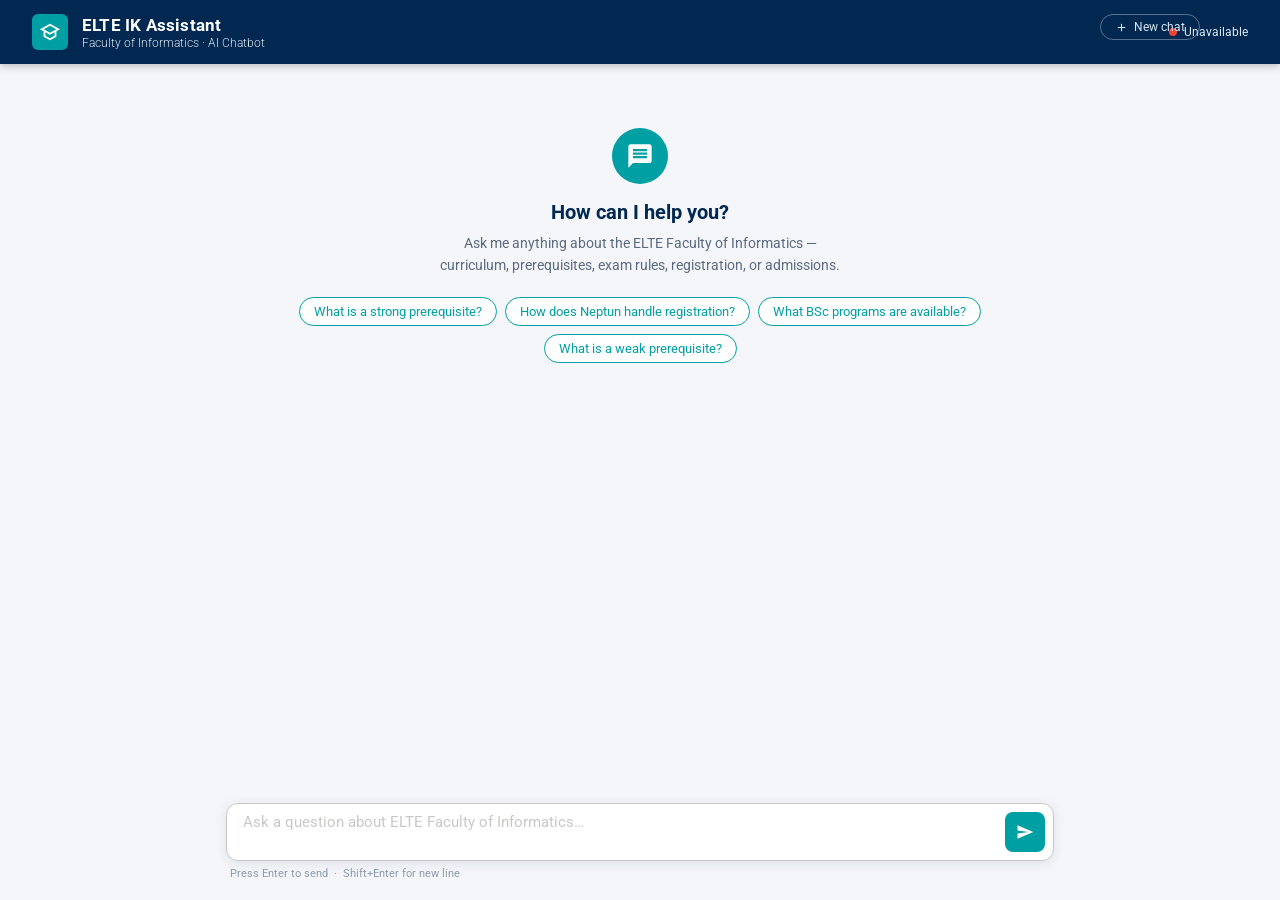
==== app/static/index.html @ ba2eb9a8 "Add README, chat UI, logger, evaluation notebook - Populate README with architecture, setup, and usa" ====
<!DOCTYPE html>
<html lang="en">
<head>
  <meta charset="UTF-8" />
  <meta name="viewport" content="width=device-width, initial-scale=1.0" />
  <title>ELTE IK Assistant</title>
  <link href="https://fonts.googleapis.com/css2?family=Roboto:wght@300;400;500;700&display=swap" rel="stylesheet" />
  <style>
    /* ── Design tokens (from ELTE website) ── */
    :root {
      --navy:   #012850;
      --teal:   #009FA3;
      --gold:   #F8CD69;
      --gray:   #C8C9C7;
      --light:  #DAE6F4;
      --white:  #ffffff;
      --bg:     #f4f6f9;
      --radius: 8px;
      --shadow: 0 2px 12px rgba(1,40,80,0.10);
    }

    * { box-sizing: border-box; margin: 0; padding: 0; }

    body {
      font-family: 'Roboto', sans-serif;
      background: var(--bg);
      color: var(--navy);
      height: 100dvh;
      display: flex;
      flex-direction: column;
    }

    /* ── Header ── */
    header {
      background: var(--navy);
      padding: 0 32px;
      height: 64px;
      display: flex;
      align-items: center;
      justify-content: space-between;
      box-shadow: 0 2px 8px rgba(0,0,0,0.25);
      flex-shrink: 0;
    }

    .header-brand {
      display: flex;
      align-items: center;
      gap: 14px;
    }

    .header-logo {
      width: 36px;
      height: 36px;
      background: var(--teal);
      border-radius: 6px;
      display: flex;
      align-items: center;
      justify-content: center;
    }

    .header-logo svg { width: 22px; height: 22px; fill: white; }

    .header-title {
      color: var(--white);
      font-size: 17px;
      font-weight: 700;
      letter-spacing: 0.2px;
    }

    .header-subtitle {
      color: var(--light);
      font-size: 12px;
      font-weight: 300;
      margin-top: 1px;
    }

    .header-status {
      display: flex;
      align-items: center;
      gap: 7px;
      font-size: 12px;
      color: var(--light);
    }

    .status-dot {
      width: 8px;
      height: 8px;
      border-radius: 50%;
      background: var(--gray);
      transition: background 0.3s;
    }
    .status-dot.online  { background: #4caf50; }
    .status-dot.offline { background: #f44336; }

    /* ── Chat area ── */
    main {
      flex: 1;
      overflow: hidden;
      display: flex;
      flex-direction: column;
      max-width: 860px;
      width: 100%;
      margin: 0 auto;
      padding: 0 16px;
    }

    #messages {
      flex: 1;
      overflow-y: auto;
      padding: 24px 0 8px;
      display: flex;
      flex-direction: column;
      gap: 20px;
      scroll-behavior: smooth;
    }

    /* scrollbar */
    #messages::-webkit-scrollbar { width: 5px; }
    #messages::-webkit-scrollbar-thumb { background: var(--gray); border-radius: 4px; }

    /* ── Welcome message ── */
    .welcome {
      text-align: center;
      padding: 40px 20px 20px;
      color: #5a6a80;
    }

    .welcome-icon {
      width: 56px;
      height: 56px;
      background: var(--teal);
      border-radius: 50%;
      display: flex;
      align-items: center;
      justify-content: center;
      margin: 0 auto 16px;
    }

    .welcome-icon svg { width: 28px; height: 28px; fill: white; }

    .welcome h2 { font-size: 20px; font-weight: 700; color: var(--navy); margin-bottom: 8px; }
    .welcome p  { font-size: 14px; line-height: 1.6; max-width: 420px; margin: 0 auto; }

    .suggestion-chips {
      display: flex;
      flex-wrap: wrap;
      gap: 8px;
      justify-content: center;
      margin-top: 20px;
    }

    .chip {
      background: var(--white);
      border: 1.5px solid var(--teal);
      color: var(--teal);
      padding: 6px 14px;
      border-radius: 20px;
      font-size: 13px;
      cursor: pointer;
      transition: background 0.2s, color 0.2s;
      font-family: inherit;
    }
    .chip:hover { background: var(--teal); color: var(--white); }

    /* ── Message bubbles ── */
    .msg {
      display: flex;
      gap: 10px;
      align-items: flex-start;
      max-width: 78%;
    }

    .msg.user {
      align-self: flex-end;
      flex-direction: row-reverse;
    }

    .avatar {
      width: 32px;
      height: 32px;
      border-radius: 50%;
      flex-shrink: 0;
      display: flex;
      align-items: center;
      justify-content: center;
      font-size: 13px;
      font-weight: 700;
    }

    .msg.bot  .avatar { background: var(--navy);  color: var(--white); font-size: 11px; }
    .msg.user .avatar { background: var(--teal);  color: var(--white); }

    .bubble {
      padding: 12px 16px;
      border-radius: var(--radius);
      font-size: 14.5px;
      line-height: 1.65;
      box-shadow: var(--shadow);
    }

    .msg.user .bubble {
      background: var(--teal);
      color: var(--white);
      border-bottom-right-radius: 2px;
    }

    .msg.bot .bubble {
      background: var(--white);
      color: var(--navy);
      border-bottom-left-radius: 2px;
    }

    .msg.error .bubble {
      background: #fff3f3;
      color: #c0392b;
      border-left: 3px solid #f44336;
    }

    /* ── Sources ── */
    .sources {
      margin-top: 10px;
    }

    .sources-toggle {
      background: none;
      border: none;
      color: var(--teal);
      font-size: 12px;
      font-family: inherit;
      cursor: pointer;
      padding: 0;
      display: flex;
      align-items: center;
      gap: 4px;
    }

    .sources-toggle svg {
      width: 12px; height: 12px;
      transition: transform 0.2s;
    }
    .sources-toggle.open svg { transform: rotate(90deg); }

    .sources-list {
      display: none;
      flex-wrap: wrap;
      gap: 6px;
      margin-top: 6px;
    }
    .sources-list.visible { display: flex; }

    .source-tag {
      background: #fff8e1;
      border: 1px solid var(--gold);
      color: #7a5e00;
      padding: 3px 10px;
      border-radius: 12px;
      font-size: 11.5px;
    }

    /* ── Typing indicator ── */
    .typing .bubble {
      display: flex;
      align-items: center;
      gap: 5px;
      padding: 14px 18px;
    }

    .dot {
      width: 7px; height: 7px;
      background: var(--teal);
      border-radius: 50%;
      animation: bounce 1.2s infinite;
    }
    .dot:nth-child(2) { animation-delay: 0.2s; }
    .dot:nth-child(3) { animation-delay: 0.4s; }

    @keyframes bounce {
      0%, 60%, 100% { transform: translateY(0); }
      30%            { transform: translateY(-6px); }
    }

    /* ── Input bar ── */
    .input-bar {
      padding: 14px 0 20px;
      flex-shrink: 0;
    }

    .input-wrap {
      display: flex;
      gap: 10px;
      background: var(--white);
      border: 1.5px solid var(--gray);
      border-radius: 12px;
      padding: 8px 8px 8px 16px;
      box-shadow: var(--shadow);
      transition: border-color 0.2s;
    }
    .input-wrap:focus-within { border-color: var(--teal); }

    #user-input {
      flex: 1;
      border: none;
      outline: none;
      font-family: inherit;
      font-size: 14.5px;
      color: var(--navy);
      background: transparent;
      resize: none;
      max-height: 120px;
      line-height: 1.5;
    }

    #user-input::placeholder { color: var(--gray); }

    #send-btn {
      width: 40px;
      height: 40px;
      border-radius: 8px;
      background: var(--teal);
      border: none;
      cursor: pointer;
      display: flex;
      align-items: center;
      justify-content: center;
      flex-shrink: 0;
      transition: background 0.2s, transform 0.1s;
      align-self: flex-end;
    }
    #send-btn:hover:not(:disabled) { background: #007d80; }
    #send-btn:active:not(:disabled) { transform: scale(0.93); }
    #send-btn:disabled { background: var(--gray); cursor: not-allowed; }
    #send-btn svg { width: 18px; height: 18px; fill: white; }

    .input-hint {
      font-size: 11px;
      color: #8a9baf;
      margin-top: 6px;
      padding: 0 4px;
    }

    /* ── New chat button ── */
    .new-chat-btn {
      position: fixed;
      top: 14px;
      right: 80px;
      background: transparent;
      border: 1.5px solid rgba(255,255,255,0.35);
      color: var(--light);
      font-family: inherit;
      font-size: 12px;
      padding: 5px 14px;
      border-radius: 20px;
      cursor: pointer;
      transition: background 0.2s, border-color 0.2s;
      display: flex;
      align-items: center;
      gap: 6px;
    }
    .new-chat-btn:hover {
      background: rgba(255,255,255,0.12);
      border-color: rgba(255,255,255,0.6);
    }
    .new-chat-btn svg { width: 13px; height: 13px; fill: var(--light); }
  </style>
</head>
<body>

<!-- ── Header ── -->
<header>
  <div class="header-brand">
    <div class="header-logo">
      <svg viewBox="0 0 24 24"><path d="M12 3L1 9l4 2.18v6L12 21l7-3.82v-6L23 9 12 3zm6.82 6L12 12.72 5.18 9 12 5.28 18.82 9zM17 15.99l-5 2.73-5-2.73v-3.72L12 15l5-2.73v3.72z"/></svg>
    </div>
    <div>
      <div class="header-title">ELTE IK Assistant</div>
      <div class="header-subtitle">Faculty of Informatics · AI Chatbot</div>
    </div>
  </div>

  <button class="new-chat-btn" onclick="newChat()">
    <svg viewBox="0 0 24 24"><path d="M19 13h-6v6h-2v-6H5v-2h6V5h2v6h6v2z"/></svg>
    New chat
  </button>

  <div class="header-status">
    <div class="status-dot" id="status-dot"></div>
    <span id="status-text">Checking…</span>
  </div>
</header>

<!-- ── Chat ── -->
<main>
  <div id="messages">
    <div class="welcome" id="welcome">
      <div class="welcome-icon">
        <svg viewBox="0 0 24 24"><path d="M20 2H4c-1.1 0-2 .9-2 2v18l4-4h14c1.1 0 2-.9 2-2V4c0-1.1-.9-2-2-2zm-2 12H6v-2h12v2zm0-3H6V9h12v2zm0-3H6V6h12v2z"/></svg>
      </div>
      <h2>How can I help you?</h2>
      <p>Ask me anything about the ELTE Faculty of Informatics — curriculum, prerequisites, exam rules, registration, or admissions.</p>
      <div class="suggestion-chips">
        <button class="chip" onclick="sendSuggestion(this)">What is a strong prerequisite?</button>
        <button class="chip" onclick="sendSuggestion(this)">How does Neptun handle registration?</button>
        <button class="chip" onclick="sendSuggestion(this)">What BSc programs are available?</button>
        <button class="chip" onclick="sendSuggestion(this)">What is a weak prerequisite?</button>
      </div>
    </div>
  </div>

  <div class="input-bar">
    <div class="input-wrap">
      <textarea id="user-input" rows="1" placeholder="Ask a question about ELTE Faculty of Informatics…"></textarea>
      <button id="send-btn" onclick="sendMessage()" title="Send">
        <svg viewBox="0 0 24 24"><path d="M2.01 21L23 12 2.01 3 2 10l15 2-15 2z"/></svg>
      </button>
    </div>
    <div class="input-hint">Press Enter to send &nbsp;·&nbsp; Shift+Enter for new line</div>
  </div>
</main>

<script>
  const API = 'http://localhost:8000';
  let isWaiting = false;

  // ── Status check ──
  async function checkStatus() {
    try {
      const r = await fetch(`${API}/health`, { signal: AbortSignal.timeout(5000) });
      const d = await r.json();
      const dot  = document.getElementById('status-dot');
      const text = document.getElementById('status-text');
      if (d.ollama) {
        dot.className  = 'status-dot online';
        text.textContent = 'Online';
      } else {
        dot.className  = 'status-dot offline';
        text.textContent = 'Ollama offline';
      }
    } catch {
      document.getElementById('status-dot').className  = 'status-dot offline';
      document.getElementById('status-text').textContent = 'Unavailable';
    }
  }
  checkStatus();
  setInterval(checkStatus, 30000);

  // ── Auto-resize textarea ──
  const input = document.getElementById('user-input');
  input.addEventListener('input', () => {
    input.style.height = 'auto';
    input.style.height = Math.min(input.scrollHeight, 120) + 'px';
  });
  input.addEventListener('keydown', e => {
    if (e.key === 'Enter' && !e.shiftKey) { e.preventDefault(); sendMessage(); }
  });

  // ── Send suggestion chip ──
  function sendSuggestion(btn) {
    input.value = btn.textContent;
    sendMessage();
  }

  // ── New chat ──
  function newChat() {
    const msgs = document.getElementById('messages');
    msgs.innerHTML = '';
    msgs.appendChild(document.getElementById('welcome') || createWelcome());
    // restore welcome if it was removed
    if (!document.getElementById('welcome')) {
      const w = document.createElement('div');
      w.id = 'welcome';
      w.className = 'welcome';
      w.innerHTML = `
        <div class="welcome-icon">
          <svg viewBox="0 0 24 24"><path d="M20 2H4c-1.1 0-2 .9-2 2v18l4-4h14c1.1 0 2-.9 2-2V4c0-1.1-.9-2-2-2zm-2 12H6v-2h12v2zm0-3H6V9h12v2zm0-3H6V6h12v2z"/></svg>
        </div>
        <h2>How can I help you?</h2>
        <p>Ask me anything about the ELTE Faculty of Informatics — curriculum, prerequisites, exam rules, registration, or admissions.</p>
        <div class="suggestion-chips">
          <button class="chip" onclick="sendSuggestion(this)">What is a strong prerequisite?</button>
          <button class="chip" onclick="sendSuggestion(this)">How does Neptun handle registration?</button>
          <button class="chip" onclick="sendSuggestion(this)">What BSc programs are available?</button>
          <button class="chip" onclick="sendSuggestion(this)">What is a weak prerequisite?</button>
        </div>`;
      msgs.appendChild(w);
    }
  }

  // ── Send message ──
  async function sendMessage() {
    const text = input.value.trim();
    if (!text || isWaiting) return;

    // Hide welcome
    const welcome = document.getElementById('welcome');
    if (welcome) welcome.remove();

    addMessage('user', text);
    input.value = '';
    input.style.height = 'auto';

    const typingEl = addTyping();
    setWaiting(true);

    try {
      const res = await fetch(`${API}/chat`, {
        method: 'POST',
        headers: { 'Content-Type': 'application/json' },
        body: JSON.stringify({ message: text })
      });

      typingEl.remove();

      if (!res.ok) {
        const err = await res.json().catch(() => ({ detail: 'Server error' }));
        addMessage('error', err.detail || `Error ${res.status}`);
        return;
      }

      const data = await res.json();
      addMessage('bot', data.answer, data.sources);

    } catch (err) {
      typingEl.remove();
      addMessage('error', 'Could not reach the server. Make sure the backend is running.');
    } finally {
      setWaiting(false);
    }
  }

  function setWaiting(val) {
    isWaiting = val;
    document.getElementById('send-btn').disabled = val;
    input.disabled = val;
  }

  // ── Append a message bubble ──
  function addMessage(role, text, sources = []) {
    const msgs = document.getElementById('messages');

    const wrap = document.createElement('div');
    wrap.className = `msg ${role === 'user' ? 'user' : role === 'error' ? 'bot error' : 'bot'}`;

    const avatar = document.createElement('div');
    avatar.className = 'avatar';
    avatar.textContent = role === 'user' ? 'You' : 'IK';

    const bubble = document.createElement('div');
    bubble.className = 'bubble';
    bubble.textContent = text;

    // Sources
    if (sources && sources.length > 0) {
      const srcWrap = document.createElement('div');
      srcWrap.className = 'sources';

      const toggle = document.createElement('button');
      toggle.className = 'sources-toggle';
      toggle.innerHTML = `<svg viewBox="0 0 24 24" fill="currentColor"><path d="M10 17l5-5-5-5v10z"/></svg>${sources.length} source${sources.length > 1 ? 's' : ''}`;

      const list = document.createElement('div');
      list.className = 'sources-list';

      // Deduplicate by file name
      const seen = new Set();
      sources.forEach(s => {
        if (!seen.has(s.file)) {
          seen.add(s.file);
          const tag = document.createElement('span');
          tag.className = 'source-tag';
          tag.textContent = s.file;
          list.appendChild(tag);
        }
      });

      toggle.addEventListener('click', () => {
        list.classList.toggle('visible');
        toggle.classList.toggle('open');
      });

      srcWrap.appendChild(toggle);
      srcWrap.appendChild(list);
      bubble.appendChild(srcWrap);
    }

    wrap.appendChild(avatar);
    wrap.appendChild(bubble);
    msgs.appendChild(wrap);
    msgs.scrollTop = msgs.scrollHeight;
    return wrap;
  }

  // ── Typing indicator ──
  function addTyping() {
    const msgs = document.getElementById('messages');
    const wrap = document.createElement('div');
    wrap.className = 'msg bot typing';

    const avatar = document.createElement('div');
    avatar.className = 'avatar';
    avatar.textContent = 'IK';

    const bubble = document.createElement('div');
    bubble.className = 'bubble';
    bubble.innerHTML = '<div class="dot"></div><div class="dot"></div><div class="dot"></div>';

    wrap.appendChild(avatar);
    wrap.appendChild(bubble);
    msgs.appendChild(wrap);
    msgs.scrollTop = msgs.scrollHeight;
    return wrap;
  }
</script>
</body>
</html>
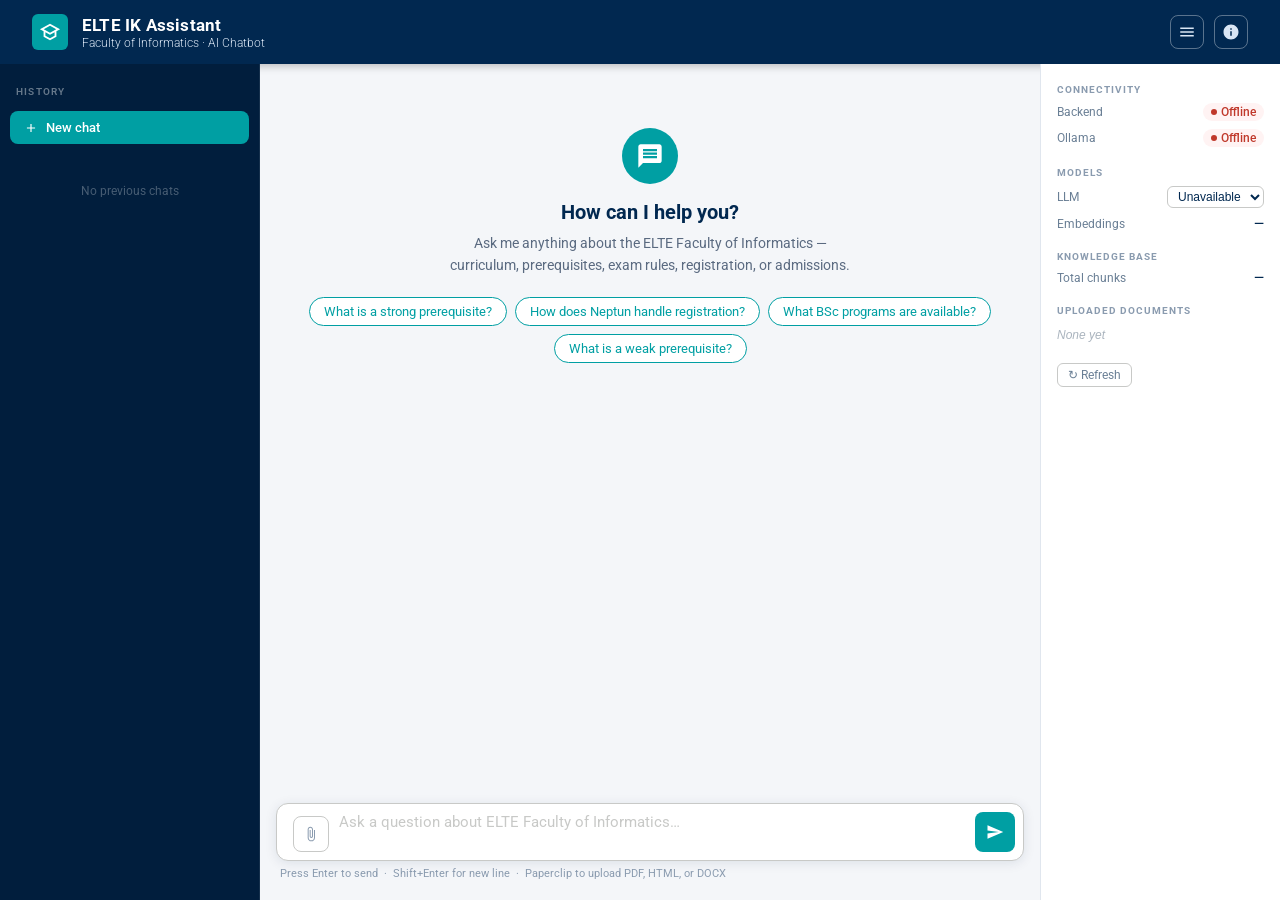
==== commit 1cdb63ab: "Add thesis chapters, model switcher, chat deletion, and static file refactor ## Thesis - Write Chapt" ====
--- a/app/static/index.html
+++ b/app/static/index.html
@@ -5,363 +5,7 @@
   <meta name="viewport" content="width=device-width, initial-scale=1.0" />
   <title>ELTE IK Assistant</title>
   <link href="https://fonts.googleapis.com/css2?family=Roboto:wght@300;400;500;700&display=swap" rel="stylesheet" />
-  <style>
-    /* ── Design tokens (from ELTE website) ── */
-    :root {
-      --navy:   #012850;
-      --teal:   #009FA3;
-      --gold:   #F8CD69;
-      --gray:   #C8C9C7;
-      --light:  #DAE6F4;
-      --white:  #ffffff;
-      --bg:     #f4f6f9;
-      --radius: 8px;
-      --shadow: 0 2px 12px rgba(1,40,80,0.10);
-    }
-
-    * { box-sizing: border-box; margin: 0; padding: 0; }
-
-    body {
-      font-family: 'Roboto', sans-serif;
-      background: var(--bg);
-      color: var(--navy);
-      height: 100dvh;
-      display: flex;
-      flex-direction: column;
-    }
-
-    /* ── Header ── */
-    header {
-      background: var(--navy);
-      padding: 0 32px;
-      height: 64px;
-      display: flex;
-      align-items: center;
-      justify-content: space-between;
-      box-shadow: 0 2px 8px rgba(0,0,0,0.25);
-      flex-shrink: 0;
-    }
-
-    .header-brand {
-      display: flex;
-      align-items: center;
-      gap: 14px;
-    }
-
-    .header-logo {
-      width: 36px;
-      height: 36px;
-      background: var(--teal);
-      border-radius: 6px;
-      display: flex;
-      align-items: center;
-      justify-content: center;
-    }
-
-    .header-logo svg { width: 22px; height: 22px; fill: white; }
-
-    .header-title {
-      color: var(--white);
-      font-size: 17px;
-      font-weight: 700;
-      letter-spacing: 0.2px;
-    }
-
-    .header-subtitle {
-      color: var(--light);
-      font-size: 12px;
-      font-weight: 300;
-      margin-top: 1px;
-    }
-
-    .header-status {
-      display: flex;
-      align-items: center;
-      gap: 7px;
-      font-size: 12px;
-      color: var(--light);
-    }
-
-    .status-dot {
-      width: 8px;
-      height: 8px;
-      border-radius: 50%;
-      background: var(--gray);
-      transition: background 0.3s;
-    }
-    .status-dot.online  { background: #4caf50; }
-    .status-dot.offline { background: #f44336; }
-
-    /* ── Chat area ── */
-    main {
-      flex: 1;
-      overflow: hidden;
-      display: flex;
-      flex-direction: column;
-      max-width: 860px;
-      width: 100%;
-      margin: 0 auto;
-      padding: 0 16px;
-    }
-
-    #messages {
-      flex: 1;
-      overflow-y: auto;
-      padding: 24px 0 8px;
-      display: flex;
-      flex-direction: column;
-      gap: 20px;
-      scroll-behavior: smooth;
-    }
-
-    /* scrollbar */
-    #messages::-webkit-scrollbar { width: 5px; }
-    #messages::-webkit-scrollbar-thumb { background: var(--gray); border-radius: 4px; }
-
-    /* ── Welcome message ── */
-    .welcome {
-      text-align: center;
-      padding: 40px 20px 20px;
-      color: #5a6a80;
-    }
-
-    .welcome-icon {
-      width: 56px;
-      height: 56px;
-      background: var(--teal);
-      border-radius: 50%;
-      display: flex;
-      align-items: center;
-      justify-content: center;
-      margin: 0 auto 16px;
-    }
-
-    .welcome-icon svg { width: 28px; height: 28px; fill: white; }
-
-    .welcome h2 { font-size: 20px; font-weight: 700; color: var(--navy); margin-bottom: 8px; }
-    .welcome p  { font-size: 14px; line-height: 1.6; max-width: 420px; margin: 0 auto; }
-
-    .suggestion-chips {
-      display: flex;
-      flex-wrap: wrap;
-      gap: 8px;
-      justify-content: center;
-      margin-top: 20px;
-    }
-
-    .chip {
-      background: var(--white);
-      border: 1.5px solid var(--teal);
-      color: var(--teal);
-      padding: 6px 14px;
-      border-radius: 20px;
-      font-size: 13px;
-      cursor: pointer;
-      transition: background 0.2s, color 0.2s;
-      font-family: inherit;
-    }
-    .chip:hover { background: var(--teal); color: var(--white); }
-
-    /* ── Message bubbles ── */
-    .msg {
-      display: flex;
-      gap: 10px;
-      align-items: flex-start;
-      max-width: 78%;
-    }
-
-    .msg.user {
-      align-self: flex-end;
-      flex-direction: row-reverse;
-    }
-
-    .avatar {
-      width: 32px;
-      height: 32px;
-      border-radius: 50%;
-      flex-shrink: 0;
-      display: flex;
-      align-items: center;
-      justify-content: center;
-      font-size: 13px;
-      font-weight: 700;
-    }
-
-    .msg.bot  .avatar { background: var(--navy);  color: var(--white); font-size: 11px; }
-    .msg.user .avatar { background: var(--teal);  color: var(--white); }
-
-    .bubble {
-      padding: 12px 16px;
-      border-radius: var(--radius);
-      font-size: 14.5px;
-      line-height: 1.65;
-      box-shadow: var(--shadow);
-    }
-
-    .msg.user .bubble {
-      background: var(--teal);
-      color: var(--white);
-      border-bottom-right-radius: 2px;
-    }
-
-    .msg.bot .bubble {
-      background: var(--white);
-      color: var(--navy);
-      border-bottom-left-radius: 2px;
-    }
-
-    .msg.error .bubble {
-      background: #fff3f3;
-      color: #c0392b;
-      border-left: 3px solid #f44336;
-    }
-
-    /* ── Sources ── */
-    .sources {
-      margin-top: 10px;
-    }
-
-    .sources-toggle {
-      background: none;
-      border: none;
-      color: var(--teal);
-      font-size: 12px;
-      font-family: inherit;
-      cursor: pointer;
-      padding: 0;
-      display: flex;
-      align-items: center;
-      gap: 4px;
-    }
-
-    .sources-toggle svg {
-      width: 12px; height: 12px;
-      transition: transform 0.2s;
-    }
-    .sources-toggle.open svg { transform: rotate(90deg); }
-
-    .sources-list {
-      display: none;
-      flex-wrap: wrap;
-      gap: 6px;
-      margin-top: 6px;
-    }
-    .sources-list.visible { display: flex; }
-
-    .source-tag {
-      background: #fff8e1;
-      border: 1px solid var(--gold);
-      color: #7a5e00;
-      padding: 3px 10px;
-      border-radius: 12px;
-      font-size: 11.5px;
-    }
-
-    /* ── Typing indicator ── */
-    .typing .bubble {
-      display: flex;
-      align-items: center;
-      gap: 5px;
-      padding: 14px 18px;
-    }
-
-    .dot {
-      width: 7px; height: 7px;
-      background: var(--teal);
-      border-radius: 50%;
-      animation: bounce 1.2s infinite;
-    }
-    .dot:nth-child(2) { animation-delay: 0.2s; }
-    .dot:nth-child(3) { animation-delay: 0.4s; }
-
-    @keyframes bounce {
-      0%, 60%, 100% { transform: translateY(0); }
-      30%            { transform: translateY(-6px); }
-    }
-
-    /* ── Input bar ── */
-    .input-bar {
-      padding: 14px 0 20px;
-      flex-shrink: 0;
-    }
-
-    .input-wrap {
-      display: flex;
-      gap: 10px;
-      background: var(--white);
-      border: 1.5px solid var(--gray);
-      border-radius: 12px;
-      padding: 8px 8px 8px 16px;
-      box-shadow: var(--shadow);
-      transition: border-color 0.2s;
-    }
-    .input-wrap:focus-within { border-color: var(--teal); }
-
-    #user-input {
-      flex: 1;
-      border: none;
-      outline: none;
-      font-family: inherit;
-      font-size: 14.5px;
-      color: var(--navy);
-      background: transparent;
-      resize: none;
-      max-height: 120px;
-      line-height: 1.5;
-    }
-
-    #user-input::placeholder { color: var(--gray); }
-
-    #send-btn {
-      width: 40px;
-      height: 40px;
-      border-radius: 8px;
-      background: var(--teal);
-      border: none;
-      cursor: pointer;
-      display: flex;
-      align-items: center;
-      justify-content: center;
-      flex-shrink: 0;
-      transition: background 0.2s, transform 0.1s;
-      align-self: flex-end;
-    }
-    #send-btn:hover:not(:disabled) { background: #007d80; }
-    #send-btn:active:not(:disabled) { transform: scale(0.93); }
-    #send-btn:disabled { background: var(--gray); cursor: not-allowed; }
-    #send-btn svg { width: 18px; height: 18px; fill: white; }
-
-    .input-hint {
-      font-size: 11px;
-      color: #8a9baf;
-      margin-top: 6px;
-      padding: 0 4px;
-    }
-
-    /* ── New chat button ── */
-    .new-chat-btn {
-      position: fixed;
-      top: 14px;
-      right: 80px;
-      background: transparent;
-      border: 1.5px solid rgba(255,255,255,0.35);
-      color: var(--light);
-      font-family: inherit;
-      font-size: 12px;
-      padding: 5px 14px;
-      border-radius: 20px;
-      cursor: pointer;
-      transition: background 0.2s, border-color 0.2s;
-      display: flex;
-      align-items: center;
-      gap: 6px;
-    }
-    .new-chat-btn:hover {
-      background: rgba(255,255,255,0.12);
-      border-color: rgba(255,255,255,0.6);
-    }
-    .new-chat-btn svg { width: 13px; height: 13px; fill: var(--light); }
-  </style>
+  <link rel="stylesheet" href="style.css" />
 </head>
 <body>
 
@@ -377,16 +21,32 @@
     </div>
   </div>
 
-  <button class="new-chat-btn" onclick="newChat()">
+  <div style="display:flex;align-items:center;gap:10px;">
+    <button class="sidebar-toggle-btn" onclick="toggleSidebar()" title="Toggle history">
+      <svg viewBox="0 0 24 24"><path d="M3 18h18v-2H3v2zm0-5h18v-2H3v2zm0-7v2h18V6H3z"/></svg>
+    </button>
+    <button class="sidebar-toggle-btn" onclick="toggleRightSidebar()" title="Toggle system info">
+      <svg viewBox="0 0 24 24"><path d="M12 2C6.48 2 2 6.48 2 12s4.48 10 10 10 10-4.48 10-10S17.52 2 12 2zm1 15h-2v-6h2v6zm0-8h-2V7h2v2z"/></svg>
+    </button>
+  </div>
+</header>
+
+<!-- ── App body ── -->
+<div class="app-body">
+
+<!-- ── Sidebar ── -->
+<aside class="sidebar" id="sidebar">
+  <div class="sidebar-header">
+    <span class="sidebar-label">History</span>
+  </div>
+  <button class="sidebar-new-btn" onclick="newChat()">
     <svg viewBox="0 0 24 24"><path d="M19 13h-6v6h-2v-6H5v-2h6V5h2v6h6v2z"/></svg>
     New chat
   </button>
-
-  <div class="header-status">
-    <div class="status-dot" id="status-dot"></div>
-    <span id="status-text">Checking…</span>
+  <div class="session-list" id="session-list">
+    <div class="session-empty">No previous chats</div>
   </div>
-</header>
+</aside>
 
 <!-- ── Chat ── -->
 <main>
@@ -408,207 +68,68 @@
 
   <div class="input-bar">
     <div class="input-wrap">
+      <input type="file" id="file-input" accept=".pdf,.html,.htm,.docx" hidden />
+      <button id="upload-btn" onclick="document.getElementById('file-input').click()" title="Upload PDF or HTML">
+        <svg viewBox="0 0 24 24"><path d="M16.5 6v11.5c0 2.21-1.79 4-4 4s-4-1.79-4-4V5c0-1.38 1.12-2.5 2.5-2.5s2.5 1.12 2.5 2.5v10.5c0 .55-.45 1-1 1s-1-.45-1-1V6H10v9.5c0 1.38 1.12 2.5 2.5 2.5s2.5-1.12 2.5-2.5V5c0-2.21-1.79-4-4-4S7 2.79 7 5v12.5c0 3.04 2.46 5.5 5.5 5.5s5.5-2.46 5.5-5.5V6h-1.5z"/></svg>
+      </button>
       <textarea id="user-input" rows="1" placeholder="Ask a question about ELTE Faculty of Informatics…"></textarea>
       <button id="send-btn" onclick="sendMessage()" title="Send">
         <svg viewBox="0 0 24 24"><path d="M2.01 21L23 12 2.01 3 2 10l15 2-15 2z"/></svg>
       </button>
     </div>
-    <div class="input-hint">Press Enter to send &nbsp;·&nbsp; Shift+Enter for new line</div>
+    <div id="upload-toast"></div>
+    <div class="input-hint">Press Enter to send &nbsp;·&nbsp; Shift+Enter for new line &nbsp;·&nbsp; Paperclip to upload PDF, HTML, or DOCX</div>
   </div>
 </main>
 
-<script>
-  const API = 'http://localhost:8000';
-  let isWaiting = false;
+<!-- ── Right sidebar ── -->
+<aside class="right-sidebar" id="right-sidebar">
 
-  // ── Status check ──
-  async function checkStatus() {
-    try {
-      const r = await fetch(`${API}/health`, { signal: AbortSignal.timeout(5000) });
-      const d = await r.json();
-      const dot  = document.getElementById('status-dot');
-      const text = document.getElementById('status-text');
-      if (d.ollama) {
-        dot.className  = 'status-dot online';
-        text.textContent = 'Online';
-      } else {
-        dot.className  = 'status-dot offline';
-        text.textContent = 'Ollama offline';
-      }
-    } catch {
-      document.getElementById('status-dot').className  = 'status-dot offline';
-      document.getElementById('status-text').textContent = 'Unavailable';
-    }
-  }
-  checkStatus();
-  setInterval(checkStatus, 30000);
+  <div class="info-section">
+    <div class="info-section-title">Connectivity</div>
+    <div class="info-row">
+      <span class="info-row-label">Backend</span>
+      <span class="info-badge online" id="info-backend"><span class="dot"></span>Checking…</span>
+    </div>
+    <div class="info-row">
+      <span class="info-row-label">Ollama</span>
+      <span class="info-badge online" id="info-ollama"><span class="dot"></span>Checking…</span>
+    </div>
+  </div>
 
-  // ── Auto-resize textarea ──
-  const input = document.getElementById('user-input');
-  input.addEventListener('input', () => {
-    input.style.height = 'auto';
-    input.style.height = Math.min(input.scrollHeight, 120) + 'px';
-  });
-  input.addEventListener('keydown', e => {
-    if (e.key === 'Enter' && !e.shiftKey) { e.preventDefault(); sendMessage(); }
-  });
+  <div class="info-section">
+    <div class="info-section-title">Models</div>
+    <div class="info-row">
+      <span class="info-row-label">LLM</span>
+      <select id="model-select" style="font-size:12px;color:var(--text);background:var(--surface);border:1.5px solid var(--gray);border-radius:6px;padding:2px 6px;cursor:pointer;outline:none;max-width:130px;">
+        <option value="">Loading…</option>
+      </select>
+    </div>
+    <div class="info-row">
+      <span class="info-row-label">Embeddings</span>
+      <span class="info-value" id="info-embed">—</span>
+    </div>
+  </div>
 
-  // ── Send suggestion chip ──
-  function sendSuggestion(btn) {
-    input.value = btn.textContent;
-    sendMessage();
-  }
+  <div class="info-section">
+    <div class="info-section-title">Knowledge Base</div>
+    <div class="info-row">
+      <span class="info-row-label">Total chunks</span>
+      <span class="info-value" id="info-chunks">—</span>
+    </div>
+  </div>
 
-  // ── New chat ──
-  function newChat() {
-    const msgs = document.getElementById('messages');
-    msgs.innerHTML = '';
-    msgs.appendChild(document.getElementById('welcome') || createWelcome());
-    // restore welcome if it was removed
-    if (!document.getElementById('welcome')) {
-      const w = document.createElement('div');
-      w.id = 'welcome';
-      w.className = 'welcome';
-      w.innerHTML = `
-        <div class="welcome-icon">
-          <svg viewBox="0 0 24 24"><path d="M20 2H4c-1.1 0-2 .9-2 2v18l4-4h14c1.1 0 2-.9 2-2V4c0-1.1-.9-2-2-2zm-2 12H6v-2h12v2zm0-3H6V9h12v2zm0-3H6V6h12v2z"/></svg>
-        </div>
-        <h2>How can I help you?</h2>
-        <p>Ask me anything about the ELTE Faculty of Informatics — curriculum, prerequisites, exam rules, registration, or admissions.</p>
-        <div class="suggestion-chips">
-          <button class="chip" onclick="sendSuggestion(this)">What is a strong prerequisite?</button>
-          <button class="chip" onclick="sendSuggestion(this)">How does Neptun handle registration?</button>
-          <button class="chip" onclick="sendSuggestion(this)">What BSc programs are available?</button>
-          <button class="chip" onclick="sendSuggestion(this)">What is a weak prerequisite?</button>
-        </div>`;
-      msgs.appendChild(w);
-    }
-  }
+  <div class="info-section">
+    <div class="info-section-title">Uploaded Documents</div>
+    <div id="info-uploads"><span class="info-empty">None yet</span></div>
+  </div>
 
-  // ── Send message ──
-  async function sendMessage() {
-    const text = input.value.trim();
-    if (!text || isWaiting) return;
+  <button class="info-refresh-btn" onclick="loadInfo()">↻ Refresh</button>
 
-    // Hide welcome
-    const welcome = document.getElementById('welcome');
-    if (welcome) welcome.remove();
+</aside>
 
-    addMessage('user', text);
-    input.value = '';
-    input.style.height = 'auto';
+</div><!-- /.app-body -->
 
-    const typingEl = addTyping();
-    setWaiting(true);
-
-    try {
-      const res = await fetch(`${API}/chat`, {
-        method: 'POST',
-        headers: { 'Content-Type': 'application/json' },
-        body: JSON.stringify({ message: text })
-      });
-
-      typingEl.remove();
-
-      if (!res.ok) {
-        const err = await res.json().catch(() => ({ detail: 'Server error' }));
-        addMessage('error', err.detail || `Error ${res.status}`);
-        return;
-      }
-
-      const data = await res.json();
-      addMessage('bot', data.answer, data.sources);
-
-    } catch (err) {
-      typingEl.remove();
-      addMessage('error', 'Could not reach the server. Make sure the backend is running.');
-    } finally {
-      setWaiting(false);
-    }
-  }
-
-  function setWaiting(val) {
-    isWaiting = val;
-    document.getElementById('send-btn').disabled = val;
-    input.disabled = val;
-  }
-
-  // ── Append a message bubble ──
-  function addMessage(role, text, sources = []) {
-    const msgs = document.getElementById('messages');
-
-    const wrap = document.createElement('div');
-    wrap.className = `msg ${role === 'user' ? 'user' : role === 'error' ? 'bot error' : 'bot'}`;
-
-    const avatar = document.createElement('div');
-    avatar.className = 'avatar';
-    avatar.textContent = role === 'user' ? 'You' : 'IK';
-
-    const bubble = document.createElement('div');
-    bubble.className = 'bubble';
-    bubble.textContent = text;
-
-    // Sources
-    if (sources && sources.length > 0) {
-      const srcWrap = document.createElement('div');
-      srcWrap.className = 'sources';
-
-      const toggle = document.createElement('button');
-      toggle.className = 'sources-toggle';
-      toggle.innerHTML = `<svg viewBox="0 0 24 24" fill="currentColor"><path d="M10 17l5-5-5-5v10z"/></svg>${sources.length} source${sources.length > 1 ? 's' : ''}`;
-
-      const list = document.createElement('div');
-      list.className = 'sources-list';
-
-      // Deduplicate by file name
-      const seen = new Set();
-      sources.forEach(s => {
-        if (!seen.has(s.file)) {
-          seen.add(s.file);
-          const tag = document.createElement('span');
-          tag.className = 'source-tag';
-          tag.textContent = s.file;
-          list.appendChild(tag);
-        }
-      });
-
-      toggle.addEventListener('click', () => {
-        list.classList.toggle('visible');
-        toggle.classList.toggle('open');
-      });
-
-      srcWrap.appendChild(toggle);
-      srcWrap.appendChild(list);
-      bubble.appendChild(srcWrap);
-    }
-
-    wrap.appendChild(avatar);
-    wrap.appendChild(bubble);
-    msgs.appendChild(wrap);
-    msgs.scrollTop = msgs.scrollHeight;
-    return wrap;
-  }
-
-  // ── Typing indicator ──
-  function addTyping() {
-    const msgs = document.getElementById('messages');
-    const wrap = document.createElement('div');
-    wrap.className = 'msg bot typing';
-
-    const avatar = document.createElement('div');
-    avatar.className = 'avatar';
-    avatar.textContent = 'IK';
-
-    const bubble = document.createElement('div');
-    bubble.className = 'bubble';
-    bubble.innerHTML = '<div class="dot"></div><div class="dot"></div><div class="dot"></div>';
-
-    wrap.appendChild(avatar);
-    wrap.appendChild(bubble);
-    msgs.appendChild(wrap);
-    msgs.scrollTop = msgs.scrollHeight;
-    return wrap;
-  }
-</script>
+<script src="script.js"></script>
 </body>
 </html>
--- a/app/static/style.css
+++ b/app/static/style.css
@@ -0,0 +1,609 @@
+    /* ── Design tokens (from ELTE website) ── */
+    :root {
+      --navy:   #012850;
+      --teal:   #009FA3;
+      --gold:   #F8CD69;
+      --gray:   #C8C9C7;
+      --light:  #DAE6F4;
+      --white:  #ffffff;
+      --bg:     #f4f6f9;
+      --radius: 8px;
+      --shadow: 0 2px 12px rgba(1,40,80,0.10);
+    }
+
+    * { box-sizing: border-box; margin: 0; padding: 0; }
+
+    body {
+      font-family: 'Roboto', sans-serif;
+      background: var(--bg);
+      color: var(--navy);
+      height: 100dvh;
+      display: flex;
+      flex-direction: column;
+    }
+
+    /* ── Header ── */
+    header {
+      background: var(--navy);
+      padding: 0 32px;
+      height: 64px;
+      display: flex;
+      align-items: center;
+      justify-content: space-between;
+      box-shadow: 0 2px 8px rgba(0,0,0,0.25);
+      flex-shrink: 0;
+    }
+
+    .header-brand {
+      display: flex;
+      align-items: center;
+      gap: 14px;
+    }
+
+    .header-logo {
+      width: 36px;
+      height: 36px;
+      background: var(--teal);
+      border-radius: 6px;
+      display: flex;
+      align-items: center;
+      justify-content: center;
+    }
+
+    .header-logo svg { width: 22px; height: 22px; fill: white; }
+
+    .header-title {
+      color: var(--white);
+      font-size: 17px;
+      font-weight: 700;
+      letter-spacing: 0.2px;
+    }
+
+    .header-subtitle {
+      color: var(--light);
+      font-size: 12px;
+      font-weight: 300;
+      margin-top: 1px;
+    }
+
+    /* ── Chat area ── */
+    main {
+      flex: 1;
+      overflow: hidden;
+      display: flex;
+      flex-direction: column;
+      max-width: 860px;
+      width: 100%;
+      margin: 0 auto;
+      padding: 0 16px;
+    }
+
+    #messages {
+      flex: 1;
+      overflow-y: auto;
+      padding: 24px 0 8px;
+      display: flex;
+      flex-direction: column;
+      gap: 20px;
+      scroll-behavior: smooth;
+    }
+
+    /* scrollbar */
+    #messages::-webkit-scrollbar { width: 5px; }
+    #messages::-webkit-scrollbar-thumb { background: var(--gray); border-radius: 4px; }
+
+    /* ── Welcome message ── */
+    .welcome {
+      text-align: center;
+      padding: 40px 20px 20px;
+      color: #5a6a80;
+    }
+
+    .welcome-icon {
+      width: 56px;
+      height: 56px;
+      background: var(--teal);
+      border-radius: 50%;
+      display: flex;
+      align-items: center;
+      justify-content: center;
+      margin: 0 auto 16px;
+    }
+
+    .welcome-icon svg { width: 28px; height: 28px; fill: white; }
+
+    .welcome h2 { font-size: 20px; font-weight: 700; color: var(--navy); margin-bottom: 8px; }
+    .welcome p  { font-size: 14px; line-height: 1.6; max-width: 420px; margin: 0 auto; }
+
+    .suggestion-chips {
+      display: flex;
+      flex-wrap: wrap;
+      gap: 8px;
+      justify-content: center;
+      margin-top: 20px;
+    }
+
+    .chip {
+      background: var(--white);
+      border: 1.5px solid var(--teal);
+      color: var(--teal);
+      padding: 6px 14px;
+      border-radius: 20px;
+      font-size: 13px;
+      cursor: pointer;
+      transition: background 0.2s, color 0.2s;
+      font-family: inherit;
+    }
+    .chip:hover { background: var(--teal); color: var(--white); }
+
+    /* ── Message bubbles ── */
+    .msg {
+      display: flex;
+      gap: 10px;
+      align-items: flex-start;
+      max-width: 78%;
+    }
+
+    .msg.user {
+      align-self: flex-end;
+      flex-direction: row-reverse;
+    }
+
+    .avatar {
+      width: 32px;
+      height: 32px;
+      border-radius: 50%;
+      flex-shrink: 0;
+      display: flex;
+      align-items: center;
+      justify-content: center;
+      font-size: 13px;
+      font-weight: 700;
+    }
+
+    .msg.bot  .avatar { background: var(--navy);  color: var(--white); font-size: 11px; }
+    .msg.user .avatar { background: var(--teal);  color: var(--white); }
+
+    .bubble {
+      padding: 12px 16px;
+      border-radius: var(--radius);
+      font-size: 14.5px;
+      line-height: 1.65;
+      box-shadow: var(--shadow);
+    }
+
+    .msg.user .bubble {
+      background: var(--teal);
+      color: var(--white);
+      border-bottom-right-radius: 2px;
+    }
+
+    .msg.bot .bubble {
+      background: var(--white);
+      color: var(--navy);
+      border-bottom-left-radius: 2px;
+    }
+
+    .msg.error .bubble {
+      background: #fff3f3;
+      color: #c0392b;
+      border-left: 3px solid #f44336;
+    }
+
+    /* ── Response time ── */
+    .response-time {
+      font-size: 11px;
+      color: #9aabbc;
+      margin-top: 8px;
+      display: flex;
+      align-items: center;
+      gap: 4px;
+    }
+    .response-time svg { width: 11px; height: 11px; fill: #9aabbc; }
+
+    /* ── Sources ── */
+    .sources {
+      margin-top: 10px;
+    }
+
+    .sources-toggle {
+      background: none;
+      border: none;
+      color: var(--teal);
+      font-size: 12px;
+      font-family: inherit;
+      cursor: pointer;
+      padding: 0;
+      display: flex;
+      align-items: center;
+      gap: 4px;
+    }
+
+    .sources-toggle svg {
+      width: 12px; height: 12px;
+      transition: transform 0.2s;
+    }
+    .sources-toggle.open svg { transform: rotate(90deg); }
+
+    .sources-list {
+      display: none;
+      flex-wrap: wrap;
+      gap: 6px;
+      margin-top: 6px;
+    }
+    .sources-list.visible { display: flex; }
+
+    .source-tag {
+      background: #fff8e1;
+      border: 1px solid var(--gold);
+      color: #7a5e00;
+      padding: 3px 10px;
+      border-radius: 12px;
+      font-size: 11.5px;
+    }
+
+    /* ── Typing indicator ── */
+    .typing .bubble {
+      display: flex;
+      align-items: center;
+      gap: 5px;
+      padding: 14px 18px;
+    }
+
+    .dot {
+      width: 7px; height: 7px;
+      background: var(--teal);
+      border-radius: 50%;
+      animation: bounce 1.2s infinite;
+    }
+    .dot:nth-child(2) { animation-delay: 0.2s; }
+    .dot:nth-child(3) { animation-delay: 0.4s; }
+
+    @keyframes bounce {
+      0%, 60%, 100% { transform: translateY(0); }
+      30%            { transform: translateY(-6px); }
+    }
+
+    /* ── Input bar ── */
+    .input-bar {
+      padding: 14px 0 20px;
+      flex-shrink: 0;
+    }
+
+    .input-wrap {
+      display: flex;
+      gap: 10px;
+      background: var(--white);
+      border: 1.5px solid var(--gray);
+      border-radius: 12px;
+      padding: 8px 8px 8px 16px;
+      box-shadow: var(--shadow);
+      transition: border-color 0.2s;
+    }
+    .input-wrap:focus-within { border-color: var(--teal); }
+
+    #user-input {
+      flex: 1;
+      border: none;
+      outline: none;
+      font-family: inherit;
+      font-size: 14.5px;
+      color: var(--navy);
+      background: transparent;
+      resize: none;
+      max-height: 120px;
+      line-height: 1.5;
+    }
+
+    #user-input::placeholder { color: var(--gray); }
+
+    #send-btn {
+      width: 40px;
+      height: 40px;
+      border-radius: 8px;
+      background: var(--teal);
+      border: none;
+      cursor: pointer;
+      display: flex;
+      align-items: center;
+      justify-content: center;
+      flex-shrink: 0;
+      transition: background 0.2s, transform 0.1s;
+      align-self: flex-end;
+    }
+    #send-btn:hover:not(:disabled) { background: #007d80; }
+    #send-btn:active:not(:disabled) { transform: scale(0.93); }
+    #send-btn:disabled { background: var(--gray); cursor: not-allowed; }
+    #send-btn svg { width: 18px; height: 18px; fill: white; }
+
+    .input-hint {
+      font-size: 11px;
+      color: #8a9baf;
+      margin-top: 6px;
+      padding: 0 4px;
+    }
+
+    /* ── Model selector ── */
+    .model-row {
+      display: flex;
+      align-items: center;
+      gap: 8px;
+      margin-top: 8px;
+      padding: 0 4px;
+    }
+    .model-row label {
+      font-size: 11px;
+      color: #8a9baf;
+      white-space: nowrap;
+    }
+    #model-select {
+      font-size: 12px;
+      color: var(--text);
+      background: var(--surface);
+      border: 1.5px solid var(--gray);
+      border-radius: 6px;
+      padding: 3px 8px;
+      cursor: pointer;
+      outline: none;
+      transition: border-color .15s;
+    }
+    #model-select:focus { border-color: var(--teal); }
+    #model-select:disabled { opacity: .5; cursor: default; }
+
+    /* ── Upload button ── */
+    #upload-btn {
+      width: 36px;
+      height: 36px;
+      border-radius: 8px;
+      background: transparent;
+      border: 1.5px solid var(--gray);
+      cursor: pointer;
+      display: flex;
+      align-items: center;
+      justify-content: center;
+      flex-shrink: 0;
+      transition: border-color 0.2s, background 0.2s;
+      align-self: flex-end;
+      color: #8a9baf;
+    }
+    #upload-btn:hover:not(:disabled) { border-color: var(--teal); color: var(--teal); }
+    #upload-btn:disabled { opacity: 0.4; cursor: not-allowed; }
+    #upload-btn svg { width: 16px; height: 16px; fill: currentColor; }
+
+    /* ── Upload toast ── */
+    #upload-toast {
+      display: none;
+      align-items: center;
+      gap: 8px;
+      margin-top: 6px;
+      padding: 7px 12px;
+      border-radius: 8px;
+      font-size: 12.5px;
+      font-weight: 500;
+    }
+    #upload-toast.indexing  { background: #e8f4fd; color: #1565c0; border: 1px solid #90caf9; display: flex; }
+    #upload-toast.success   { background: #e8f5e9; color: #2e7d32; border: 1px solid #a5d6a7; display: flex; }
+    #upload-toast.duplicate { background: #fff8e1; color: #7a5e00; border: 1px solid var(--gold); display: flex; }
+    #upload-toast.error     { background: #fff3f3; color: #c0392b; border: 1px solid #f44336; display: flex; }
+
+    /* ── Right sidebar ── */
+    .right-sidebar {
+      width: 240px;
+      min-width: 240px;
+      background: var(--white);
+      border-left: 1px solid #e0e6ee;
+      display: flex;
+      flex-direction: column;
+      overflow-y: auto;
+      padding: 20px 16px;
+      gap: 20px;
+      transition: width 0.25s ease, min-width 0.25s ease;
+      flex-shrink: 0;
+    }
+    .right-sidebar.collapsed { width: 0; min-width: 0; padding: 0; overflow: hidden; }
+    .right-sidebar::-webkit-scrollbar { width: 4px; }
+    .right-sidebar::-webkit-scrollbar-thumb { background: var(--gray); border-radius: 4px; }
+
+    .info-section { display: flex; flex-direction: column; gap: 8px; }
+
+    .info-section-title {
+      font-size: 10px;
+      font-weight: 700;
+      letter-spacing: 1px;
+      text-transform: uppercase;
+      color: #8a9baf;
+    }
+
+    .info-row {
+      display: flex;
+      align-items: center;
+      justify-content: space-between;
+      font-size: 12.5px;
+      color: var(--navy);
+      gap: 8px;
+    }
+    .info-row-label { color: #6a7f95; font-size: 12px; }
+    .info-value { font-weight: 500; text-align: right; word-break: break-all; }
+
+    .info-badge {
+      display: inline-flex;
+      align-items: center;
+      gap: 4px;
+      font-size: 11.5px;
+      font-weight: 500;
+      padding: 2px 8px;
+      border-radius: 10px;
+    }
+    .info-badge.online  { background: #e8f5e9; color: #2e7d32; }
+    .info-badge.offline { background: #fff3f3; color: #c0392b; }
+    .info-badge .dot { width: 6px; height: 6px; border-radius: 50%; background: currentColor; }
+
+    .uploaded-file-item {
+      display: flex;
+      align-items: flex-start;
+      gap: 6px;
+      padding: 7px 9px;
+      background: #f4f6f9;
+      border-radius: 6px;
+      font-size: 12px;
+      color: var(--navy);
+      word-break: break-word;
+    }
+    .uploaded-file-item svg { width: 13px; height: 13px; fill: var(--teal); flex-shrink: 0; margin-top: 1px; }
+    .uploaded-file-chunks { font-size: 11px; color: #8a9baf; margin-top: 2px; }
+
+    .info-empty { font-size: 12px; color: #aab4be; font-style: italic; }
+
+    .info-refresh-btn {
+      background: none;
+      border: 1px solid var(--gray);
+      border-radius: 6px;
+      padding: 4px 10px;
+      font-size: 11.5px;
+      font-family: inherit;
+      color: #6a7f95;
+      cursor: pointer;
+      align-self: flex-start;
+      transition: border-color 0.2s, color 0.2s;
+    }
+    .info-refresh-btn:hover { border-color: var(--teal); color: var(--teal); }
+
+    /* ── Sidebar toggle (header) ── */
+    .sidebar-toggle-btn {
+      background: transparent;
+      border: 1.5px solid rgba(255,255,255,0.35);
+      color: var(--light);
+      width: 34px;
+      height: 34px;
+      border-radius: 8px;
+      cursor: pointer;
+      display: flex;
+      align-items: center;
+      justify-content: center;
+      transition: background 0.2s;
+      flex-shrink: 0;
+    }
+    .sidebar-toggle-btn:hover { background: rgba(255,255,255,0.12); }
+    .sidebar-toggle-btn svg { width: 18px; height: 18px; fill: var(--light); }
+
+    /* ── App body (sidebar + chat) ── */
+    .app-body {
+      flex: 1;
+      display: flex;
+      overflow: hidden;
+    }
+
+    /* ── Sidebar ── */
+    .sidebar {
+      width: 260px;
+      min-width: 260px;
+      background: #011e3d;
+      display: flex;
+      flex-direction: column;
+      overflow: hidden;
+      border-right: 1px solid rgba(255,255,255,0.08);
+      transition: width 0.25s ease, min-width 0.25s ease;
+    }
+    .sidebar.collapsed { width: 0; min-width: 0; }
+
+    .sidebar-header {
+      padding: 16px 16px 8px;
+      flex-shrink: 0;
+    }
+    .sidebar-label {
+      color: rgba(255,255,255,0.4);
+      font-size: 10px;
+      font-weight: 600;
+      letter-spacing: 1.2px;
+      text-transform: uppercase;
+    }
+
+    .sidebar-new-btn {
+      margin: 4px 10px 10px;
+      padding: 9px 14px;
+      background: var(--teal);
+      border: none;
+      border-radius: 8px;
+      color: white;
+      font-family: inherit;
+      font-size: 13px;
+      font-weight: 500;
+      cursor: pointer;
+      display: flex;
+      align-items: center;
+      gap: 8px;
+      flex-shrink: 0;
+      transition: background 0.2s;
+      white-space: nowrap;
+      width: calc(100% - 20px);
+    }
+    .sidebar-new-btn:hover { background: #007d80; }
+    .sidebar-new-btn svg { width: 14px; height: 14px; fill: white; flex-shrink: 0; }
+
+    .session-list {
+      flex: 1;
+      overflow-y: auto;
+      padding: 2px 8px 16px;
+    }
+    .session-list::-webkit-scrollbar { width: 4px; }
+    .session-list::-webkit-scrollbar-thumb { background: rgba(255,255,255,0.15); border-radius: 4px; }
+
+    .session-item {
+      padding: 9px 11px;
+      border-radius: 7px;
+      cursor: pointer;
+      margin-bottom: 2px;
+      transition: background 0.15s;
+      display: flex;
+      align-items: center;
+      gap: 6px;
+    }
+    .session-item:hover   { background: rgba(255,255,255,0.08); }
+    .session-item.active  { background: rgba(0,159,163,0.22); }
+
+    .session-item-body {
+      flex: 1;
+      min-width: 0;
+    }
+
+    .session-delete-btn {
+      flex-shrink: 0;
+      width: 24px;
+      height: 24px;
+      background: transparent;
+      border: none;
+      border-radius: 5px;
+      cursor: pointer;
+      display: flex;
+      align-items: center;
+      justify-content: center;
+      opacity: 0;
+      transition: opacity 0.15s, background 0.15s;
+      padding: 3px;
+    }
+    .session-delete-btn svg { width: 14px; height: 14px; fill: rgba(255,255,255,0.55); }
+    .session-item:hover .session-delete-btn { opacity: 1; }
+    .session-delete-btn:hover { background: rgba(255,80,80,0.25); }
+    .session-delete-btn:hover svg { fill: #ff6b6b; }
+
+    .session-item-title {
+      color: rgba(255,255,255,0.82);
+      font-size: 13px;
+      overflow: hidden;
+      text-overflow: ellipsis;
+      white-space: nowrap;
+    }
+    .session-item.active .session-item-title { color: #ffffff; }
+
+    .session-item-date {
+      color: rgba(255,255,255,0.32);
+      font-size: 11px;
+      margin-top: 2px;
+    }
+
+    .session-empty {
+      color: rgba(255,255,255,0.28);
+      font-size: 12px;
+      text-align: center;
+      padding: 28px 12px;
+    }
